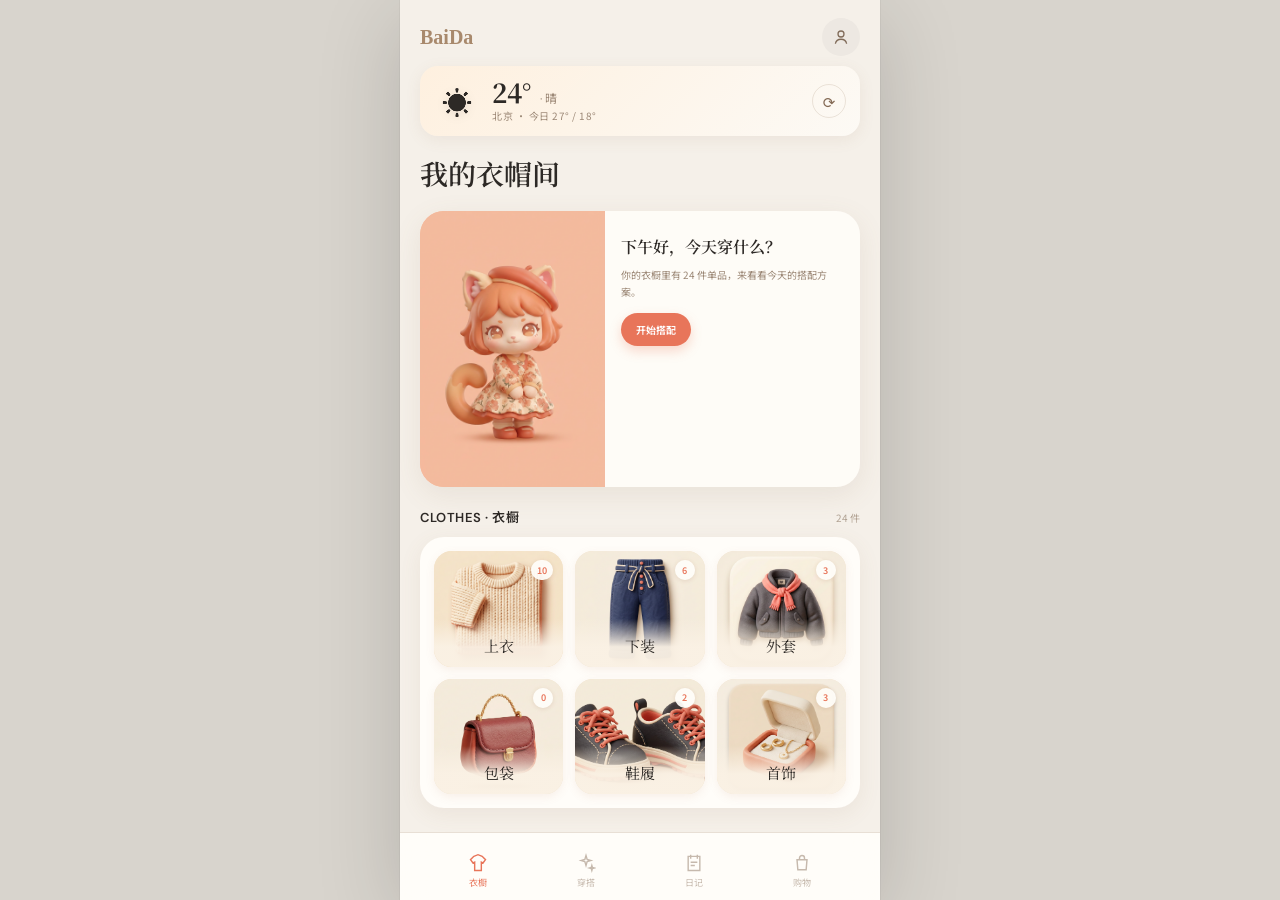
==== index.html @ d05d9e4d "feat: 百搭 BaiDa - AI 私人穿搭伙伴移动端原型 围绕真实衣橱的完整闭环：衣橱管理 → 场景化 AI 搭配(3 套横滑) → 数字人/本人照片试穿 → 穿搭日记(穿着次数回流 + 近 3" ====
<!doctype html>
<html lang="zh-CN">
<head>
  <meta charset="UTF-8" />
  <meta name="viewport" content="width=device-width, initial-scale=1, viewport-fit=cover" />
  <meta name="theme-color" content="#f4f1eb" />
  <meta name="apple-mobile-web-app-capable" content="yes" />
  <meta name="apple-mobile-web-app-status-bar-style" content="default" />
  <title>百搭 · 我的衣帽间</title>
  <link rel="stylesheet" href="src/styles.css" />
</head>
<body>
  <div class="app-shell" id="app">
    <main id="screen" aria-live="polite"></main>
  </div>
  <div id="toast" class="toast" role="status"></div>
  <script src="src/app.js"></script>
</body>
</html>
---- src/styles.css ----
@import url('https://fonts.googleapis.com/css2?family=DM+Sans:wght@400;500;600&family=Noto+Sans+SC:wght@400;500;600&family=Noto+Serif+SC:wght@500;600&display=swap');

:root {
  --ink: #242320;
  --muted: #77736b;
  --paper: #f4f1eb;
  --surface: #fbfaf7;
  --line: #dcd7ce;
  --accent: #b84f3d;
  --accent-dark: #923d30;
  --sage: #76826a;
  --blue: #34475b;
  --shadow: 0 12px 34px rgba(55, 48, 40, .1);
  --serif: 'Noto Serif SC', 'Songti SC', serif;
  --sans: 'DM Sans', 'Noto Sans SC', system-ui, sans-serif;
}

* { box-sizing: border-box; }
html { background: #d8d4cd; }
body { margin: 0; color: var(--ink); font-family: var(--sans); background: #d8d4cd; letter-spacing: 0; }
button, input, textarea { font: inherit; letter-spacing: 0; }
button { color: inherit; }

.app-shell { width: 100%; max-width: 480px; min-height: 100dvh; margin: 0 auto; background: var(--paper); position: relative; overflow: hidden; }
#screen { min-height: 100dvh; }
.screen { min-height: 100dvh; padding: max(18px, env(safe-area-inset-top)) 20px calc(92px + env(safe-area-inset-bottom)); animation: enter .28s ease both; }
.screen.flush { padding-left: 0; padding-right: 0; }
@keyframes enter { from { opacity: 0; transform: translateY(5px); } }

.topbar { display: flex; align-items: center; justify-content: space-between; height: 44px; }
.eyebrow { margin: 0; color: var(--muted); font-size: 12px; font-weight: 600; text-transform: uppercase; }
.icon-btn { width: 40px; height: 40px; display: grid; place-items: center; border: 1px solid var(--line); border-radius: 50%; background: rgba(251,250,247,.75); cursor: pointer; }
.icon-btn svg { width: 19px; height: 19px; fill: none; stroke: currentColor; stroke-width: 1.8; }

h1, h2, h3, p { margin-top: 0; }
h1 { margin: 22px 0 12px; font-family: var(--serif); font-size: 34px; line-height: 1.25; font-weight: 600; }
h2 { font-family: var(--serif); font-size: 25px; line-height: 1.35; font-weight: 600; }
.lead { color: var(--muted); font-size: 15px; line-height: 1.7; }

.weather { display: flex; align-items: center; gap: 8px; color: var(--muted); font-size: 13px; }
.weather-dot { width: 7px; height: 7px; border-radius: 50%; background: #d19a45; box-shadow: 0 0 0 4px rgba(209,154,69,.12); }
.intent-grid { display: grid; grid-template-columns: 1fr 1fr; gap: 10px; margin: 24px 0 18px; }
.intent { min-height: 112px; padding: 14px; border: 1px solid var(--line); background: rgba(251,250,247,.68); border-radius: 6px; text-align: left; display: flex; flex-direction: column; justify-content: space-between; cursor: pointer; transition: .2s ease; }
.intent span:first-child { font-family: var(--serif); font-size: 16px; line-height: 1.45; }
.intent small { color: var(--muted); font-size: 11px; }
.intent.selected { border-color: var(--accent); background: #f7eae5; box-shadow: inset 0 0 0 1px var(--accent); }
.intent-mark { width: 22px; height: 3px; background: var(--line); transition: .2s ease; }
.intent.selected .intent-mark { width: 42px; background: var(--accent); }

.composer { position: relative; }
.composer textarea { width: 100%; min-height: 86px; padding: 15px 48px 15px 15px; resize: none; border: 1px solid var(--line); border-radius: 6px; background: var(--surface); color: var(--ink); line-height: 1.6; outline: none; }
.composer textarea:focus { border-color: #a7a095; box-shadow: 0 0 0 3px rgba(167,160,149,.13); }
.composer .send { position: absolute; right: 10px; bottom: 11px; width: 32px; height: 32px; border: 0; border-radius: 50%; background: var(--ink); color: white; display: grid; place-items: center; }

.primary, .secondary { width: 100%; min-height: 52px; padding: 14px 18px; border-radius: 4px; font-weight: 600; cursor: pointer; }
.primary { border: 1px solid var(--ink); background: var(--ink); color: white; }
.primary.accent { border-color: var(--accent); background: var(--accent); }
.primary:disabled { opacity: .35; cursor: default; }
.secondary { border: 1px solid var(--line); background: var(--surface); }
.sticky-action { position: fixed; z-index: 5; left: 50%; bottom: calc(78px + env(safe-area-inset-bottom)); transform: translateX(-50%); width: min(calc(100% - 40px), 440px); }

.bottom-nav { position: fixed; z-index: 6; left: 50%; bottom: 0; transform: translateX(-50%); width: min(100%, 480px); height: calc(66px + env(safe-area-inset-bottom)); padding: 8px 36px env(safe-area-inset-bottom); display: flex; justify-content: space-between; background: rgba(244,241,235,.94); border-top: 1px solid var(--line); backdrop-filter: blur(12px); }
.nav-item { min-width: 58px; border: 0; background: none; color: var(--muted); font-size: 10px; display: grid; gap: 2px; place-items: center; }
.nav-item svg { width: 21px; height: 21px; fill: none; stroke: currentColor; stroke-width: 1.6; }
.nav-item.active { color: var(--ink); }

.sheet-backdrop { position: fixed; z-index: 20; inset: 0; background: rgba(28,26,23,.38); display: flex; align-items: flex-end; justify-content: center; animation: fade .2s ease; }
.sheet { width: min(100%, 480px); max-height: 90dvh; overflow: auto; padding: 10px 20px calc(24px + env(safe-area-inset-bottom)); border-radius: 12px 12px 0 0; background: var(--paper); animation: sheet .3s ease; }
@keyframes fade { from { opacity: 0; } }
@keyframes sheet { from { transform: translateY(40px); opacity: 0; } }
.sheet-handle { width: 40px; height: 4px; margin: 2px auto 22px; border-radius: 3px; background: var(--line); }
.sheet-head { display: flex; justify-content: space-between; align-items: start; gap: 16px; }
.sheet-head h2 { margin-bottom: 8px; }

.wardrobe-grid { display: grid; grid-template-columns: repeat(2, 1fr); gap: 10px; margin: 20px 0; }
.garment-card { position: relative; min-height: 185px; overflow: hidden; border: 1px solid transparent; border-radius: 6px; background: #ebe7df; cursor: pointer; }
.garment-card img { width: 100%; aspect-ratio: 1 / 1; object-fit: cover; display: block; mix-blend-mode: multiply; }
.garment-card .meta { padding: 10px; background: var(--surface); }
.garment-card strong { display: block; font-size: 13px; }
.garment-card small { color: var(--muted); font-size: 11px; }
.garment-card.selected { border-color: var(--accent); }
.check { position: absolute; top: 10px; right: 10px; width: 24px; height: 24px; border-radius: 50%; display: grid; place-items: center; color: white; background: var(--accent); font-size: 13px; }
.selection-count { color: var(--muted); font-size: 13px; }

.loading-screen { display: grid; place-items: center; align-content: center; text-align: center; }
.loader-look { width: 210px; height: 250px; position: relative; margin-bottom: 34px; }
.loader-look span { position: absolute; background: var(--line); animation: pulse 1.4s infinite ease-in-out; }
.loader-look .a { width: 92px; height: 78px; top: 8px; left: 57px; }
.loader-look .b { width: 74px; height: 122px; top: 94px; left: 31px; animation-delay: .12s; }
.loader-look .c { width: 74px; height: 122px; top: 94px; right: 27px; animation-delay: .24s; }
@keyframes pulse { 50% { background: #b5afa4; transform: translateY(-3px); } }
.progress { width: 220px; height: 2px; overflow: hidden; background: var(--line); }
.progress::after { content: ''; display: block; height: 100%; width: 40%; background: var(--accent); animation: progress 1.4s infinite ease-in-out; }
@keyframes progress { from { transform: translateX(-100%); } to { transform: translateX(350%); } }

.canvas-head { padding: 18px 20px 0; }
.canvas-head h1 { margin: 12px 0 7px; font-size: 27px; }
.direction { margin: 18px 0 10px; display: grid; grid-template-columns: repeat(3, 1fr); border-bottom: 1px solid var(--line); }
.direction button { padding: 10px 4px 11px; border: 0; border-bottom: 2px solid transparent; background: none; color: var(--muted); font-size: 12px; }
.direction button.active { color: var(--ink); border-bottom-color: var(--accent); font-weight: 600; }

.look-canvas { height: min(52dvh, 470px); min-height: 410px; position: relative; margin: 0 12px; overflow: hidden; background: #e9e5dd; border-radius: 6px; }
.look-canvas::before { content: 'LOOK 01'; position: absolute; left: 14px; top: 14px; z-index: 2; color: #817b72; font-size: 10px; font-weight: 600; }
.look-item { position: absolute; padding: 0; border: 1px solid transparent; border-radius: 4px; background: transparent; cursor: pointer; transition: transform .22s ease, border-color .22s ease; }
.look-item img { width: 100%; height: 100%; object-fit: cover; display: block; mix-blend-mode: multiply; }
.look-item.selected { border-color: var(--accent); transform: scale(1.025); z-index: 3; }
.look-item.outer { width: 50%; height: 44%; top: 6%; left: 2%; transform: rotate(-3deg); }
.look-item.top { width: 42%; height: 38%; top: 9%; right: 4%; transform: rotate(4deg); }
.look-item.bottom { width: 48%; height: 47%; bottom: 3%; left: 7%; transform: rotate(2deg); }
.look-item.shoes { width: 40%; height: 31%; bottom: 8%; right: 5%; transform: rotate(-5deg); }
.look-item.selected.outer, .look-item.selected.top, .look-item.selected.bottom, .look-item.selected.shoes { transform: scale(1.025); }

.canvas-info { padding: 17px 20px 170px; }
.rationale { font-family: var(--serif); font-size: 15px; line-height: 1.7; }
.lesson { display: flex; gap: 12px; padding: 13px 0; border-top: 1px solid var(--line); color: var(--muted); font-size: 12px; line-height: 1.65; }
.lesson b { flex: 0 0 auto; color: var(--accent); font-size: 10px; }
.canvas-dock { position: fixed; z-index: 7; left: 50%; bottom: 0; transform: translateX(-50%); width: min(100%, 480px); padding: 10px 20px calc(14px + env(safe-area-inset-bottom)); background: rgba(244,241,235,.96); border-top: 1px solid var(--line); backdrop-filter: blur(12px); }
.quick-actions { display: flex; gap: 7px; overflow-x: auto; padding-bottom: 9px; scrollbar-width: none; }
.quick-actions button { flex: 0 0 auto; padding: 8px 12px; border: 1px solid var(--line); border-radius: 18px; background: var(--surface); font-size: 11px; }
.dock-row { display: grid; grid-template-columns: 46px 1fr; gap: 8px; }

.preview-hero { position: relative; height: 64dvh; min-height: 510px; background: #e5e1d9; overflow: hidden; }
.preview-hero img { width: 100%; height: 100%; object-fit: cover; }
.preview-top { position: absolute; z-index: 2; top: max(18px, env(safe-area-inset-top)); left: 18px; right: 18px; display: flex; justify-content: space-between; }
.preview-tag { padding: 7px 10px; border-radius: 2px; background: rgba(251,250,247,.84); backdrop-filter: blur(8px); font-size: 10px; font-weight: 600; }
.preview-body { padding: 20px 20px 34px; }
.preview-body h2 { margin-bottom: 7px; }
.disclaimer { color: var(--muted); font-size: 11px; line-height: 1.55; }
.feedback-chips { display: flex; gap: 8px; overflow-x: auto; margin: 16px 0; scrollbar-width: none; }
.feedback-chips button { flex: 0 0 auto; padding: 9px 12px; border: 1px solid var(--line); border-radius: 18px; background: transparent; font-size: 11px; }
.action-row { display: grid; grid-template-columns: 1fr 1.45fr; gap: 8px; }

.checklist { margin: 24px 0; border-top: 1px solid var(--line); }
.checklist-item { display: grid; grid-template-columns: 42px 1fr auto; align-items: center; gap: 12px; padding: 13px 0; border-bottom: 1px solid var(--line); }
.checklist-item img { width: 42px; height: 42px; border-radius: 3px; object-fit: cover; mix-blend-mode: multiply; }
.checklist-item strong { font-size: 13px; }
.checklist-item small { display: block; color: var(--muted); font-size: 11px; }
.checklist-item span { color: var(--sage); font-size: 18px; }
.try-note { padding: 14px; margin: 18px 0; border-left: 3px solid var(--accent); background: #eee7df; font-size: 12px; line-height: 1.65; }

.confirmed { min-height: 100dvh; padding: max(28px, env(safe-area-inset-top)) 20px calc(32px + env(safe-area-inset-bottom)); display: flex; flex-direction: column; }
.confirmed .mini-look { flex: 1; min-height: 390px; margin: 18px 0; position: relative; background: #e9e5dd; overflow: hidden; border-radius: 4px; }
.confirmed .mini-look img { width: 100%; height: 100%; object-fit: cover; }
.confirmed h1 { margin: 8px 0; }
.confirmed .date-stamp { color: var(--accent); font-family: var(--serif); font-size: 13px; }

.feedback-list { display: grid; gap: 8px; margin: 20px 0 28px; }
.feedback-option { padding: 15px; border: 1px solid var(--line); border-radius: 4px; background: var(--surface); text-align: left; }
.feedback-option.selected { border-color: var(--accent); background: #f7eae5; }
.learning-card { padding: 18px; margin: 20px 0; background: #e5e8df; border-radius: 4px; }
.learning-card small { color: var(--sage); font-weight: 600; }
.learning-card p { margin: 8px 0 0; font-family: var(--serif); line-height: 1.7; }

.toast { position: fixed; z-index: 50; left: 50%; bottom: 100px; transform: translate(-50%, 12px); width: max-content; max-width: calc(100% - 40px); padding: 11px 15px; border-radius: 3px; background: var(--ink); color: white; font-size: 12px; opacity: 0; pointer-events: none; transition: .25s ease; }
.toast.show { opacity: 1; transform: translate(-50%, 0); }

.design-note { padding: 12px 0; color: var(--muted); font-size: 11px; text-align: center; }
@media (min-width: 600px) {
  .app-shell { box-shadow: 0 0 0 1px rgba(0,0,0,.04), 0 20px 80px rgba(0,0,0,.16); }
}
@media (prefers-reduced-motion: reduce) { *, *::before, *::after { animation-duration: .01ms !important; scroll-behavior: auto !important; transition-duration: .01ms !important; } }

/* Wardrobe-first mobile experience */
:root {
  --closet-ink: #292724;
  --closet-muted: #777268;
  --closet-paper: #f6f2eb;
  --closet-cool: #dce6e1;
  --closet-coral: #cb6d5c;
  --oak-light: #d3ad7f;
  --oak: #b78558;
  --oak-dark: #875d3c;
  --cabinet: #f0dfc8;
}

.app-shell { background: var(--closet-paper); }
.screen { padding: max(18px, env(safe-area-inset-top)) 18px calc(86px + env(safe-area-inset-bottom)); }
.kicker { margin: 0 0 5px; color: var(--closet-muted); font-size: 10px; font-weight: 600; letter-spacing: 1.2px; }
.round-btn { width: 40px; height: 40px; flex: 0 0 auto; display: grid; place-items: center; border: 1px solid rgba(57,52,46,.14); border-radius: 50%; background: rgba(255,255,255,.62); cursor: pointer; }
.round-btn svg { width: 19px; height: 19px; fill: none; stroke: currentColor; stroke-width: 1.7; }
.primary { min-height: 50px; border: 0; border-radius: 5px; background: var(--closet-ink); }

.bottom-nav { height: calc(64px + env(safe-area-inset-bottom)); padding: 7px 46px env(safe-area-inset-bottom); background: rgba(246,242,235,.95); border-color: rgba(69,61,52,.12); }
.nav-item { cursor: pointer; }
.nav-item svg { width: 22px; height: 22px; }
.nav-item.active { color: var(--closet-coral); }

.wardrobe-home { background: linear-gradient(180deg, var(--closet-cool) 0, #eef0e9 38%, var(--closet-paper) 78%); }
.home-header { height: 58px; display: flex; align-items: flex-start; justify-content: space-between; }
.home-header h1 { margin: 0; font-family: var(--serif); font-size: 28px; line-height: 1.2; }

.dada-guide { height: 112px; margin: 6px 0 10px; position: relative; display: flex; align-items: center; }
.dada-copy { width: 67%; padding: 13px 38px 13px 14px; position: relative; z-index: 1; border-radius: 5px; background: rgba(255,255,255,.7); box-shadow: 0 8px 24px rgba(72,65,58,.07); }
.dada-copy::after { content: ''; position: absolute; right: -12px; top: 37px; border: 7px solid transparent; border-left-color: rgba(255,255,255,.7); }
.dada-copy b, .dada-copy span { display: block; }
.dada-copy b { margin-bottom: 4px; font-family: var(--serif); font-size: 13px; }
.dada-copy span { color: var(--closet-muted); font-size: 11px; }
.dada-guide img { width: 132px; height: 142px; position: absolute; z-index: 2; right: -14px; bottom: -13px; object-fit: cover; object-position: center; mix-blend-mode: multiply; }

.wardrobe-frame { position: relative; padding: 9px 9px 11px; border: 4px solid var(--oak-dark); border-radius: 8px 8px 4px 4px; background: var(--oak); box-shadow: inset 0 0 0 3px rgba(255,232,198,.35), 0 18px 36px rgba(76,55,38,.18); transition: transform .35s ease, opacity .35s ease; }
.wardrobe-frame.is-opening { transform: scale(.97); }
.wood-top { height: 32px; padding: 0 6px 7px; display: flex; align-items: center; justify-content: space-between; color: #513a29; }
.wood-top span { font-family: var(--serif); font-size: 11px; font-weight: 600; letter-spacing: 2px; }
.wood-top button { border: 0; background: none; color: #684b36; font-size: 9px; text-decoration: underline; text-underline-offset: 3px; }
.closet-grid { height: min(52dvh, 470px); min-height: 404px; display: grid; grid-template-columns: repeat(6, 1fr); grid-template-rows: 1.08fr .86fr .58fr; gap: 5px; }
.closet-zone { min-width: 0; min-height: 0; padding: 0; overflow: hidden; position: relative; border: 2px solid var(--oak-dark); border-radius: 2px; background: var(--cabinet); box-shadow: inset 0 0 18px rgba(111,74,43,.08); cursor: pointer; transition: transform .3s ease, filter .3s ease, box-shadow .3s ease; }
.closet-zone:active { transform: scale(.975); }
.closet-zone.opening { z-index: 5; transform: scale(1.07); filter: brightness(1.05); box-shadow: 0 14px 32px rgba(62,42,27,.28); }
.zone-outer { grid-column: 1 / 4; grid-row: 1 / 3; }
.zone-tops { grid-column: 4 / 7; grid-row: 1; }
.zone-bottoms { grid-column: 4 / 7; grid-row: 2; }
.zone-shoes { grid-column: 1 / 3; grid-row: 3; }
.zone-bags { grid-column: 3 / 5; grid-row: 3; }
.zone-accessories { grid-column: 5 / 7; grid-row: 3; }
.zone-label { position: absolute; z-index: 3; top: 8px; left: 9px; right: 8px; display: flex; align-items: baseline; justify-content: space-between; text-align: left; }
.zone-label b { color: #4f3726; font-family: var(--serif); font-size: 12px; }
.zone-label small { color: #896c54; font-size: 9px; }
.zone-content { position: absolute; inset: 26px 5px 17px; }
.zone-content::before { content: ''; position: absolute; top: 0; left: 9%; right: 9%; height: 2px; background: var(--oak-dark); opacity: .55; }
.zone-content img { width: 100%; height: 100%; display: block; object-fit: contain; mix-blend-mode: multiply; transition: transform .3s ease; }
.closet-zone:hover .zone-content img { transform: scale(1.035); }
.zone-hint { position: absolute; z-index: 2; left: 8px; bottom: 6px; color: #8a705b; font-size: 8px; }
.zone-shoes .zone-content, .zone-bags .zone-content { inset: 23px 4px 10px; }
.zone-shoes .zone-content::before, .zone-bags .zone-content::before { display: none; }
.wood-base { height: 11px; display: flex; justify-content: space-around; }
.wood-base span { width: 52px; height: 8px; margin-top: 9px; border-radius: 0 0 4px 4px; background: var(--oak-dark); }
.add-clothes { width: 100%; height: 46px; margin-top: 20px; display: flex; align-items: center; justify-content: center; gap: 8px; border: 1px solid rgba(67,57,46,.17); border-radius: 5px; background: rgba(255,255,255,.55); color: var(--closet-ink); font-size: 12px; font-weight: 600; }
.add-clothes svg { width: 17px; height: 17px; fill: none; stroke: currentColor; stroke-width: 1.7; }

.category-screen { min-height: 100dvh; background: var(--closet-paper); animation: categoryIn .35s cubic-bezier(.2,.75,.25,1) both; }
@keyframes categoryIn { from { opacity: 0; transform: scale(.965) translateY(8px); } }
.list-header { height: 74px; display: grid; grid-template-columns: 40px 1fr 40px; align-items: center; gap: 12px; border-bottom: 1px solid rgba(68,60,52,.12); }
.list-header > div { text-align: center; }
.list-header h1 { margin: 0; font-family: var(--serif); font-size: 25px; }
.list-summary { height: 52px; display: flex; align-items: center; justify-content: space-between; }
.list-summary span { color: var(--closet-muted); font-size: 12px; }
.list-summary button { border: 0; background: none; color: var(--closet-ink); font-size: 11px; }
.clothes-list { display: grid; grid-template-columns: 1fr 1fr; gap: 10px; }
.clothing-card, .new-item-card { min-width: 0; padding: 0; position: relative; overflow: hidden; border: 1px solid rgba(68,60,52,.1); border-radius: 5px; background: #eeeae2; text-align: left; }
.clothing-card img { width: 100%; aspect-ratio: 1 / 1.08; display: block; object-fit: cover; mix-blend-mode: multiply; }
.wear-count { position: absolute; z-index: 2; top: 9px; left: 9px; padding: 5px 7px; border-radius: 12px; background: rgba(38,35,31,.67); color: white; font-size: 8px; }
.clothing-info { min-height: 60px; padding: 10px; display: block; background: rgba(255,255,255,.75); }
.clothing-info b, .clothing-info small { display: block; overflow: hidden; text-overflow: ellipsis; white-space: nowrap; }
.clothing-info b { margin-bottom: 4px; font-size: 12px; }
.clothing-info small { color: var(--closet-muted); font-size: 9px; }
.new-item-card { min-height: 220px; display: grid; place-items: center; align-content: center; gap: 8px; border-style: dashed; background: transparent; color: var(--closet-muted); font-size: 11px; }
.new-item-card svg { width: 24px; height: 24px; fill: none; stroke: currentColor; stroke-width: 1.3; }
.list-footnote { margin: 24px 0; color: var(--closet-muted); font-size: 9px; text-align: center; }

.sheet-backdrop { background: rgba(34,30,26,.38); }
.item-sheet { width: min(100%,480px); padding: 10px 18px calc(22px + env(safe-area-inset-bottom)); border-radius: 12px 12px 0 0; background: var(--closet-paper); animation: sheet .3s ease; }
.item-sheet > img { width: 100%; height: min(48dvh, 430px); display: block; border-radius: 5px; object-fit: contain; background: #ebe7df; mix-blend-mode: multiply; }
.item-sheet-copy { padding: 17px 0; display: flex; align-items: flex-start; justify-content: space-between; gap: 14px; }
.item-sheet-copy h2 { margin: 0 0 5px; font-size: 21px; }
.item-sheet-copy p:last-child { margin: 0; color: var(--closet-muted); font-size: 10px; }
.toast { bottom: 86px; }

::view-transition-old(root) { animation: .18s ease both fade; }
::view-transition-new(root) { animation: .3s ease both categoryIn; }

@media (max-height: 760px) {
  .dada-guide { height: 90px; }
  .dada-guide img { width: 112px; height: 120px; }
  .closet-grid { min-height: 350px; height: 46dvh; }
  .add-clothes { margin-top: 14px; }
}

/* Interactive 3D wardrobe */
.wardrobe-scene-wrap { position: relative; overflow: hidden; border: 1px solid rgba(68,54,42,.18); border-radius: 7px; background: radial-gradient(circle at 50% 22%, #f8ead9 0, #dfc4a5 58%, #a97650 100%); box-shadow: inset 0 0 40px rgba(86,54,31,.12), 0 18px 36px rgba(67,55,44,.13); transition: transform .45s ease, opacity .45s ease; }
.wardrobe-scene-wrap.is-opening { transform: scale(1.04); opacity: .78; }
.scene-toolbar { height: 34px; padding: 0 11px; position: absolute; z-index: 3; top: 0; left: 0; right: 0; display: flex; align-items: center; justify-content: space-between; background: linear-gradient(180deg, rgba(255,250,242,.76), rgba(255,250,242,0)); pointer-events: none; }
.scene-toolbar span { display: flex; align-items: center; gap: 6px; color: #654a36; font-size: 9px; font-weight: 600; }
.scene-toolbar i { width: 6px; height: 6px; border-radius: 50%; background: #6a8d79; box-shadow: 0 0 0 3px rgba(106,141,121,.14); }
.scene-toolbar button { padding: 5px 7px; border: 0; background: transparent; color: #755640; font-size: 8px; text-decoration: underline; text-underline-offset: 3px; pointer-events: auto; }
#wardrobe-scene { width: 100%; height: min(52dvh, 470px); min-height: 400px; touch-action: none; cursor: grab; }
#wardrobe-scene:active { cursor: grabbing; }
#wardrobe-scene canvas { width: 100%; height: 100%; display: block; }
.scene-tip { height: 27px; padding: 0 12px; position: absolute; left: 0; right: 0; bottom: 0; display: flex; align-items: center; justify-content: space-between; background: rgba(78,53,35,.58); color: rgba(255,255,255,.88); font-size: 8px; pointer-events: none; }
.scene-tip span:first-child::before { content: '↔'; margin-right: 5px; }
.scene-tip span:last-child::before { content: '◎'; margin-right: 5px; }
.scene-fallback { height: 100%; display: grid; place-items: center; color: #674b37; font-size: 11px; }

.add-sheet { width: min(100%, 480px); padding: 10px 18px calc(22px + env(safe-area-inset-bottom)); border-radius: 12px 12px 0 0; background: var(--closet-paper); animation: sheet .3s ease; }
.add-sheet h2 { margin: 0 0 7px; font-size: 23px; }
.add-lead { margin: 0 0 19px; color: var(--closet-muted); font-size: 11px; line-height: 1.6; }
.add-methods { display: grid; gap: 8px; }
.add-methods > button { min-height: 68px; padding: 10px 12px; display: grid; grid-template-columns: 40px 1fr 18px; align-items: center; gap: 10px; border: 1px solid rgba(67,57,46,.12); border-radius: 5px; background: #fffdfa; text-align: left; }
.add-methods .method-icon { width: 40px; height: 40px; display: grid; place-items: center; border-radius: 50%; background: #eadbd0; color: #9c594b; font-size: 19px; }
.add-methods b, .add-methods small { display: block; }
.add-methods b { margin-bottom: 4px; font-size: 12px; }
.add-methods small { color: var(--closet-muted); font-size: 9px; }
.add-methods i { color: #9a948b; font-size: 21px; font-style: normal; }
.text-back { margin: 0 0 18px; padding: 0; border: 0; background: transparent; color: var(--closet-muted); font-size: 10px; }
.link-form { display: grid; grid-template-columns: 1fr 92px; gap: 8px; }
.link-form input { min-width: 0; height: 48px; padding: 0 12px; border: 1px solid rgba(66,57,48,.18); border-radius: 4px; background: #fffdfa; outline: none; }
.link-form input:focus { border-color: var(--closet-coral); box-shadow: 0 0 0 3px rgba(203,109,92,.1); }
.link-form button { border: 0; border-radius: 4px; background: var(--closet-ink); color: white; font-size: 10px; }
.link-form button:disabled { opacity: .55; }
.privacy-note { margin: 13px 0 4px; color: var(--closet-muted); font-size: 9px; line-height: 1.55; }
.import-preview { margin: 17px 0; display: grid; grid-template-columns: 112px 1fr; align-items: center; gap: 14px; border: 1px solid rgba(67,57,46,.12); border-radius: 5px; overflow: hidden; background: #fffdfa; }
.import-preview img { width: 112px; height: 112px; display: block; object-fit: cover; background: #ebe6dc; mix-blend-mode: multiply; }
.import-preview b, .import-preview small { display: block; }
.import-preview b { margin-bottom: 6px; font-size: 12px; }
.import-preview small { color: var(--closet-muted); font-size: 9px; }
.category-select { margin: 0 0 17px; display: flex; align-items: center; justify-content: space-between; }
.category-select span { font-size: 11px; font-weight: 600; }
.category-select select { min-width: 122px; height: 38px; padding: 0 10px; border: 1px solid rgba(67,57,46,.15); border-radius: 4px; background: #fffdfa; }
.import-cancel { margin-top: 8px; }

@media (max-height: 760px) {
  #wardrobe-scene { min-height: 340px; height: 44dvh; }
}

/* Flat wardrobe management direction */
.wardrobe-home { overflow-y: auto; background: linear-gradient(180deg, #dfe9e4 0, #f3f1eb 270px, var(--closet-paper) 100%); }
.dada-integrated { height: 104px; margin-bottom: 14px; }
.dada-integrated .dada-copy { width: calc(100% - 92px); padding-right: 18px; }
.dada-integrated > img { width: 112px; height: 142px; right: -2px; bottom: -18px; object-fit: contain; object-position: center bottom; mix-blend-mode: normal; filter: drop-shadow(0 8px 10px rgba(91,54,40,.16)); }

.closet-furniture { margin-top: 2px; }
.furniture-heading { height: 42px; display: flex; align-items: flex-end; justify-content: space-between; }
.furniture-heading h2 { margin: 0; font-size: 19px; }
.furniture-heading > span { color: var(--closet-muted); font-size: 10px; }
.flat-wardrobe { height: 340px; margin-top: 10px; position: relative; overflow: hidden; border-radius: 7px; background: #eee3d2; box-shadow: inset 0 0 0 1px rgba(84,57,38,.1), 0 12px 28px rgba(71,54,41,.11); }
.flat-wardrobe > img:first-child { width: 100%; height: 100%; display: block; object-fit: contain; filter: drop-shadow(0 10px 14px rgba(75,48,30,.13)); }
.closet-clothing { position: absolute; z-index: 2; object-fit: contain; mix-blend-mode: multiply; pointer-events: none; }
.closet-jacket { width: 34%; height: 49%; left: 8%; top: 17%; }
.closet-top { width: 25%; height: 27%; right: 13%; top: 15%; }
.closet-trousers { width: 24%; height: 30%; right: 14%; top: 43%; }
.closet-bag { width: 22%; height: 20%; left: 39%; bottom: 7%; }
.wardrobe-hotspot { position: absolute; z-index: 4; padding: 0; border: 1px solid transparent; border-radius: 4px; background: transparent; cursor: pointer; transition: .2s ease; }
.wardrobe-hotspot:hover, .wardrobe-hotspot:active { border-color: rgba(203,109,92,.72); background: rgba(255,247,238,.16); box-shadow: inset 0 0 0 1px rgba(255,255,255,.45); }
.wardrobe-hotspot span { position: absolute; left: 7px; bottom: 6px; padding: 4px 7px; border-radius: 12px; background: rgba(43,38,33,.7); color: white; font-size: 8px; }
.wardrobe-hotspot small { position: absolute; right: 7px; top: 7px; width: 19px; height: 19px; display: grid; place-items: center; border-radius: 50%; background: rgba(255,253,249,.88); color: #5d4636; font-size: 8px; }
.hotspot-outer { left: 4%; top: 9%; width: 44%; height: 62%; }
.hotspot-tops { right: 5%; top: 9%; width: 43%; height: 31%; }
.hotspot-bottoms { right: 5%; top: 40%; width: 43%; height: 33%; }
.hotspot-bags { left: 4%; right: 5%; bottom: 3%; height: 24%; }

.small-furniture-grid { display: grid; grid-template-columns: 1fr 1fr; gap: 10px; margin-top: 12px; }
.furniture-card { min-width: 0; padding: 0; overflow: hidden; border: 1px solid rgba(68,58,48,.11); border-radius: 6px; background: rgba(255,255,255,.62); text-align: left; }
.furniture-image { height: 137px; position: relative; display: block; overflow: hidden; background: #eee5d8; }
.furniture-image > img:first-child { width: 100%; height: 100%; display: block; object-fit: contain; filter: drop-shadow(0 8px 10px rgba(72,51,35,.1)); }
.stored-item { position: absolute; z-index: 2; object-fit: contain; mix-blend-mode: multiply; pointer-events: none; }
.shoes-stored { width: 62%; height: 47%; left: 19%; bottom: 13%; }
.jewelry-stored { width: 40%; height: 38%; left: 30%; bottom: 22%; }
.furniture-meta { min-height: 48px; padding: 9px 10px; display: flex; align-items: center; justify-content: space-between; background: rgba(255,255,255,.72); }
.furniture-meta b { font-family: var(--serif); font-size: 12px; }
.furniture-meta small { color: var(--closet-muted); font-size: 9px; }
.wardrobe-home .add-clothes { margin: 12px 0 8px; }

@media (max-height: 760px) {
  .flat-wardrobe { height: 300px; }
  .furniture-image { height: 120px; }
}

/* Product demo v3 */
:root { --v3-bg:#f5f0e9; --v3-white:#fffdf9; --v3-ink:#2d2926; --v3-muted:#9b8775; --v3-coral:#e8755a; --v3-wood:#c4a882; --v3-line:#e8dfd5; }
.v3 { min-height:100dvh; color:var(--v3-ink); background:var(--v3-bg); font-family:'Noto Sans SC',var(--sans); }
.app-page { min-height:100dvh; padding:max(18px,env(safe-area-inset-top)) 20px calc(92px + env(safe-area-inset-bottom)); animation:v3in .28s ease both; }
@keyframes v3in { from { opacity:0; transform:translateY(5px); } }
.brand-top { height:38px; display:flex; align-items:center; justify-content:space-between; }
.brand-top>b { color:#a8896c; font-family:'Playfair Display',Georgia,serif; font-size:20px; }
.circle-icon { width:38px; height:38px; display:grid; place-items:center; border:0; border-radius:50%; background:#ede8e2; color:#806b59; }
.circle-icon svg,.app-nav svg,.outline-add svg,.import-sheet>button svg { width:18px; height:18px; fill:none; stroke:currentColor; stroke-width:1.7; }
.date-line { margin:8px 0 0; color:rgba(139,109,78,.62); font-size:10px; letter-spacing:1.5px; }
.weather-banner { display:flex; align-items:center; gap:12px; margin:10px 0 6px; padding:12px 14px; border-radius:18px; background:linear-gradient(135deg,rgba(255,240,222,.9),rgba(255,253,249,.75)); box-shadow:0 4px 16px rgba(139,109,78,.09); }
.weather-icon { flex:0 0 auto; width:46px; height:46px; display:grid; place-items:center; font-size:30px; line-height:1; filter:drop-shadow(0 2px 4px rgba(0,0,0,.08)); }
.weather-copy { flex:1; min-width:0; display:flex; flex-direction:column; gap:3px; }
.weather-copy b { font-family:var(--serif); font-size:26px; line-height:1; color:var(--v3-ink); }
.weather-copy b small { margin-left:6px; font-family:var(--sans); font-size:12px; color:var(--v3-muted); font-weight:400; }
.weather-copy span { color:var(--v3-muted); font-size:10px; letter-spacing:.5px; }
.weather-refresh { width:34px; height:34px; border:1px solid rgba(139,109,78,.16); border-radius:50%; background:transparent; color:#846a55; font-size:15px; }

.category-panel { flex:1; display:grid; grid-template-columns:repeat(3,1fr); grid-auto-rows:1fr; gap:12px; padding:14px; border-radius:24px; background:var(--v3-white); box-shadow:0 6px 22px rgba(139,109,78,.09); }
.category-tile { position:relative; padding:0; border:0; border-radius:18px; background:#f4e6cf; box-shadow:0 3px 10px rgba(184,120,90,.1); overflow:hidden; transition:transform .18s ease; }
.category-tile:active { transform:scale(.96); }
.tile-illust { position:absolute; inset:0; display:block; }
.tile-illust img { width:100%; height:100%; object-fit:cover; }
.tile-label { position:absolute; left:0; right:0; bottom:0; z-index:2; padding:16px 0 11px; text-align:center; font-family:var(--serif); font-size:15px; color:var(--v3-ink); background:linear-gradient(to top,rgba(250,241,228,.96) 42%,rgba(250,241,228,0)); }
.tile-badge { position:absolute; z-index:3; top:9px; right:10px; min-width:20px; height:20px; padding:0 6px; display:grid; place-items:center; border-radius:12px; background:rgba(255,253,249,.94); color:var(--v3-coral); font-size:9px; font-weight:600; box-shadow:0 1px 4px rgba(148,88,62,.15); }

.profile-sheet { width:min(100%,480px); max-height:88dvh; overflow-y:auto; padding:10px 18px calc(22px + env(safe-area-inset-bottom)); border-radius:20px 20px 0 0; background:var(--v3-bg); animation:sheet .28s ease; }
.profile-sheet h2 { margin:0 0 6px; font-size:22px; }
.profile-sheet label { display:flex; align-items:center; justify-content:space-between; gap:10px; margin:12px 0; font-size:11px; color:var(--v3-ink); }
.profile-sheet input,.profile-sheet select,.profile-sheet textarea { min-width:200px; padding:9px 12px; border:1px solid #ddd2c8; border-radius:12px; background:white; font:inherit; }
.profile-sheet textarea { width:100%; resize:none; }
.chip-group { margin:14px 0; }
.chip-group>span { display:block; margin-bottom:8px; font-size:11px; color:var(--v3-ink); }
.chip-group>div { display:flex; flex-wrap:wrap; gap:7px; }
.chip { padding:7px 12px; border:1px solid #ddd2c8; border-radius:16px; background:white; font-size:11px; color:var(--v3-muted); }
.chip.selected { border-color:var(--v3-coral); background:#fdece5; color:var(--v3-coral); }
.profile-sheet .dark-button { margin-top:10px; }

.page-title { margin:15px 0 22px; font-family:var(--serif); font-size:28px; line-height:1.15; }
.page-top.compact { height:62px; display:grid; grid-template-columns:38px 1fr 38px; align-items:center; }
.page-top.compact h1 { margin:0; font-family:var(--serif); font-size:22px; text-align:center; }
.top-spacer { width:38px; }
.micro { margin:0 0 5px; color:var(--v3-muted); font-size:9px; font-weight:600; letter-spacing:.7px; text-transform:uppercase; }

.app-nav { position:fixed; z-index:20; left:50%; bottom:0; transform:translateX(-50%); width:min(100%,480px); height:calc(68px + env(safe-area-inset-bottom)); padding:8px 24px env(safe-area-inset-bottom); display:grid; grid-template-columns:repeat(4,1fr); background:rgba(255,253,249,.96); border-top:1px solid var(--v3-line); backdrop-filter:blur(14px); }
.app-nav button { border:0; background:transparent; color:#c6b9ad; display:grid; place-items:center; align-content:center; gap:3px; font-size:9px; }
.app-nav button.active { color:var(--v3-coral); }
.app-nav svg { width:20px; height:20px; }

.dada-hero { min-height:168px; position:relative; overflow:hidden; display:grid; grid-template-columns:42% 58%; border-radius:24px; background:rgba(255,253,249,.92); box-shadow:0 8px 28px rgba(140,112,85,.11); }
.dada-visual { min-height:168px; position:relative; display:flex; align-items:flex-end; justify-content:center; background:#f4bb9e; }
.dada-visual img { width:100%; height:100%; position:relative; z-index:1; object-fit:contain; object-position:center bottom; }
.dada-hero-copy { padding:24px 16px 20px; position:relative; z-index:2; }
.dada-hero-copy h2 { margin:0 0 9px; font-family:var(--serif); font-size:16px; line-height:1.45; }
.dada-hero-copy p { margin:0; color:var(--v3-muted); font-size:10px; line-height:1.65; }
.dada-hero-copy button { margin-top:13px; padding:9px 15px; border:0; border-radius:18px; background:var(--v3-coral); color:white; font-size:10px; font-weight:600; box-shadow:0 5px 12px rgba(232,117,90,.27); }

.wardrobe-page { display:flex; flex-direction:column; }
.wardrobe-section { margin-top:22px; flex:1; display:flex; flex-direction:column; }
.section-title { display:flex; align-items:baseline; justify-content:space-between; margin-bottom:11px; }
.section-title h2 { margin:0; font-family:var(--sans); font-size:13px; letter-spacing:.5px; }
.section-title span { color:#b2a394; font-size:10px; }
.illustrated-wardrobe { height:330px; position:relative; overflow:hidden; border-radius:24px; background:var(--v3-white); box-shadow:0 6px 22px rgba(139,109,78,.09); }
.wardrobe-base { width:100%; height:100%; display:block; object-fit:contain; }
.inside-item { position:absolute; z-index:2; object-fit:contain; mix-blend-mode:multiply; pointer-events:none; }
.item-top { width:30%; height:31%; left:8%; top:17%; }
.item-jacket { width:30%; height:34%; left:9%; top:52%; }
.item-bottom { width:25%; height:34%; right:11%; top:16%; }
.item-bag { width:26%; height:25%; right:11%; bottom:10%; }
.closet-hot { position:absolute; z-index:4; padding:0; border:1px solid transparent; border-radius:11px; background:transparent; }
.closet-hot:hover,.closet-hot:active { border-color:rgba(232,117,90,.5); background:rgba(232,117,90,.04); }
.closet-hot span { position:absolute; top:9px; left:9px; padding:5px 9px; border-radius:14px; background:rgba(255,253,249,.92); box-shadow:0 2px 8px rgba(80,60,45,.08); font-size:9px; font-weight:600; }
.closet-hot i { position:absolute; top:13px; right:9px; width:18px; height:18px; display:grid; place-items:center; border-radius:50%; background:#f9e2db; color:var(--v3-coral); font-size:8px; font-style:normal; }
.hot-tops { left:5%; top:10%; width:45%; height:42%; }
.hot-outer { left:5%; bottom:7%; width:45%; height:39%; }
.hot-bottoms { right:5%; top:10%; width:44%; height:42%; }
.hot-bags { right:5%; bottom:7%; width:44%; height:39%; }
.utility-grid { display:grid; grid-template-columns:1fr 1fr; gap:12px; margin-top:14px; }
.utility-grid>button { padding:14px 12px; border:0; border-radius:18px; background:var(--v3-white); box-shadow:0 4px 16px rgba(139,109,78,.08); }
.utility-visual { height:82px; position:relative; display:block; }
.utility-visual>img:first-child { width:100%; height:100%; object-fit:contain; }
.utility-item { position:absolute; object-fit:contain; mix-blend-mode:multiply; }
.shoe-preview { width:58%; height:42%; left:21%; bottom:12%; }
.jewel-preview { width:36%; height:35%; left:32%; bottom:20%; }
.utility-grid b,.utility-grid small { display:block; }
.utility-grid b { margin-top:6px; font-family:var(--serif); font-size:13px; }
.utility-grid small { margin-top:3px; color:var(--v3-muted); font-size:9px; }
.outline-add { width:100%; height:47px; margin-top:16px; display:flex; align-items:center; justify-content:center; gap:7px; border:1px solid rgba(168,137,108,.36); border-radius:14px; background:transparent; color:#896e58; font-size:11px; font-weight:600; }

.category-summary { height:50px; display:flex; align-items:center; justify-content:space-between; color:var(--v3-muted); font-size:10px; }
.category-summary button { border:0; background:transparent; color:var(--v3-ink); font-size:10px; }
.garment-grid { display:grid; grid-template-columns:1fr 1fr; gap:11px; }
.garment-tile,.add-garment-tile { min-width:0; padding:0; overflow:hidden; position:relative; border:0; border-radius:16px; background:var(--v3-white); text-align:left; box-shadow:0 4px 14px rgba(139,109,78,.07); }
.garment-tile>img { width:100%; aspect-ratio:1/1.05; display:block; object-fit:contain; background:#f6f1e9; }
.wear-badge { position:absolute; z-index:2; top:9px; left:9px; padding:5px 7px; border-radius:11px; background:rgba(45,41,38,.65); color:white; font-size:8px; }
.garment-copy { padding:10px; display:block; }
.garment-copy b,.garment-copy small { display:block; overflow:hidden; text-overflow:ellipsis; white-space:nowrap; }
.garment-copy b { font-size:11px; }
.garment-copy small { margin-top:4px; color:var(--v3-muted); font-size:8px; }
.add-garment-tile { min-height:213px; display:grid; place-items:center; align-content:center; gap:6px; border:1px dashed #d6c7b8; background:transparent; color:var(--v3-muted); font-size:10px; }
.add-garment-tile svg { width:22px; height:22px; fill:none; stroke:currentColor; stroke-width:1.5; }

.scene-pills { display:flex; gap:8px; overflow-x:auto; scrollbar-width:none; }
.scene-pills button { flex:0 0 auto; padding:9px 16px; border:1px solid #dfd5ca; border-radius:18px; background:transparent; color:#7f7165; font-size:11px; }
.scene-pills button.selected { border-color:var(--v3-ink); background:var(--v3-ink); color:white; }

/* styling setup */
.setup-block { margin-bottom:20px; }
.setup-label { margin-bottom:10px; }
.setup-label b { display:block; font-family:var(--serif); font-size:15px; }
.setup-label small { color:var(--v3-muted); font-size:10px; }
.scene-input { width:100%; margin-top:10px; padding:11px 14px; border:1px solid #e3d8cd; border-radius:14px; background:var(--v3-white); font:inherit; font-size:12px; }
.scene-input::placeholder { color:#bcae9f; }
.pick-strip { display:flex; gap:9px; overflow-x:auto; padding:2px; scrollbar-width:none; }
.pick-item { flex:0 0 auto; width:72px; padding:7px 6px; border:1.5px solid #e6ddd2; border-radius:14px; background:var(--v3-white); display:flex; flex-direction:column; align-items:center; gap:5px; }
.pick-item img { width:48px; height:48px; object-fit:contain; mix-blend-mode:multiply; }
.pick-item .pick-none { width:48px; height:48px; display:grid; place-items:center; font-size:11px; color:var(--v3-muted); }
.pick-item small { font-size:8px; color:var(--v3-muted); white-space:nowrap; }
.pick-item.selected { border-color:var(--v3-coral); background:#fdece5; }
.generate-button { margin-top:6px; }

/* generating */
.generating { min-height:60dvh; display:flex; flex-direction:column; align-items:center; justify-content:center; gap:10px; color:var(--v3-ink); }
.generating.small { min-height:180px; }
.generating b { font-family:var(--serif); font-size:15px; }
.generating small { color:var(--v3-muted); font-size:10px; }
.spinner { width:30px; height:30px; border:3px solid #ecdfd2; border-top-color:var(--v3-coral); border-radius:50%; animation:spin .8s linear infinite; }
@keyframes spin { to { transform:rotate(360deg); } }

/* styling result */
.result-meta { display:flex; gap:7px; flex-wrap:wrap; margin:-6px 0 8px; }
.meta-chip { padding:5px 11px; border-radius:14px; background:#f0e7dc; color:#7c6c5c; font-size:10px; }
.swipe-hint { margin:0 0 10px; color:var(--v3-muted); font-size:10px; }
.look-scroller { display:flex; gap:14px; overflow-x:auto; scroll-snap-type:x mandatory; scrollbar-width:none; margin:0 -20px; padding:0 20px; }
.look-scroller::-webkit-scrollbar { display:none; }
.look-slide { flex:0 0 100%; scroll-snap-align:center; padding:16px; border-radius:24px; background:var(--v3-white); box-shadow:0 8px 28px rgba(139,109,78,.1); box-sizing:border-box; }
.look-heading { display:flex; align-items:flex-start; justify-content:space-between; }
.look-heading h2 { margin:0; font-size:17px; }
.look-heading>span { color:#b5a99d; font-size:9px; }
.look-layout { height:360px; margin-top:10px; position:relative; overflow:hidden; border-radius:16px; background:#eee7dd; }
.look-layout img { position:absolute; object-fit:contain; }
.look-jacket { width:50%; height:43%; left:0; top:0; transform:rotate(-3deg); }
.look-top { width:45%; height:40%; right:0; top:2%; transform:rotate(3deg); }
.look-bottom { width:52%; height:52%; left:3%; bottom:1%; }
.look-shoes { width:42%; height:30%; right:2%; bottom:4%; }
.look-bag { width:28%; height:22%; right:11%; top:40%; transform:rotate(5deg); }
.look-reason { margin:14px 1px 4px; color:#7e6f62; font-size:11px; line-height:1.7; }
.look-items { display:flex; flex-wrap:wrap; gap:6px; margin-top:8px; }
.look-items span { padding:4px 9px; border-radius:12px; background:#f4ece2; color:#8a7a69; font-size:9px; }
.look-dots { display:flex; justify-content:center; gap:6px; margin:14px 0 4px; }
.look-dots span { width:7px; height:7px; border-radius:50%; background:#dcd0c3; transition:all .2s; }
.look-dots span.on { width:18px; border-radius:4px; background:var(--v3-coral); }
.ghost-button { width:100%; min-height:48px; margin-bottom:11px; border:1.5px solid var(--v3-coral); border-radius:14px; background:transparent; color:var(--v3-coral); font-size:12px; font-weight:600; }
.coral-button,.dark-button { width:100%; min-height:50px; border:0; border-radius:14px; color:white; font-size:12px; font-weight:600; }
.coral-button { background:var(--v3-coral); box-shadow:0 6px 15px rgba(232,117,90,.24); }
.dark-button { background:var(--v3-ink); }

/* try-on */
.tryon-sheet { width:min(100%,480px); max-height:88dvh; overflow-y:auto; padding:10px 18px calc(22px + env(safe-area-inset-bottom)); border-radius:20px 20px 0 0; background:var(--v3-bg); animation:sheet .28s ease; }
.tryon-sheet h2 { margin:2px 0 14px; font-size:20px; }
.tryon-options { display:grid; grid-template-columns:1fr 1fr; gap:10px; }
.tryon-options button { padding:16px 10px; border:1px solid #e3d8cd; border-radius:16px; background:var(--v3-white); display:flex; flex-direction:column; align-items:center; gap:5px; }
.tryon-emoji { font-size:30px; }
.tryon-options b { font-size:12px; }
.tryon-options small { color:var(--v3-muted); font-size:9px; text-align:center; }
.tryon-result { margin-top:14px; text-align:center; }
.tryon-result img { width:100%; aspect-ratio:3/4; object-fit:cover; border-radius:16px; background:#efe8df; }
.tryon-switch { display:grid; grid-template-columns:1fr 1fr; gap:8px; margin-bottom:4px; }
.tryon-switch button { padding:10px; border:1px solid #e3d8cd; border-radius:12px; background:var(--v3-white); color:var(--v3-muted); font-size:11px; }
.tryon-switch button.on { border-color:var(--v3-coral); background:#fdece5; color:var(--v3-coral); font-weight:600; }

/* diary date picker */
.date-picker { display:flex; gap:10px; margin:-4px 0 12px; }
.date-picker select { flex:1; padding:9px 12px; border:1px solid #e3d8cd; border-radius:12px; background:var(--v3-white); font:inherit; font-size:12px; }
.day-strip { display:flex; gap:6px; overflow-x:auto; scrollbar-width:none; padding-bottom:4px; margin-bottom:12px; }
.day-strip::-webkit-scrollbar { display:none; }
.day-strip button { position:relative; flex:0 0 auto; width:42px; height:52px; border:0; border-radius:14px; background:var(--v3-white); color:var(--v3-muted); box-shadow:0 2px 8px rgba(139,109,78,.06); }
.day-strip button b { font-size:14px; }
.day-strip button i { position:absolute; left:50%; bottom:7px; transform:translateX(-50%); width:4px; height:4px; border-radius:50%; background:var(--v3-coral); }
.day-strip button.active { background:var(--v3-coral); color:white; }
.day-strip button.active i { background:white; }
.scene-filter { display:flex; gap:7px; overflow-x:auto; scrollbar-width:none; margin-bottom:16px; }
.scene-filter button { flex:0 0 auto; padding:6px 13px; border:1px solid #e3d8cd; border-radius:15px; background:transparent; color:#7f7165; font-size:10px; }
.scene-filter button.on { border-color:var(--v3-coral); background:#fdece5; color:var(--v3-coral); }
.diary-empty { padding:40px 20px; text-align:center; border-radius:20px; background:var(--v3-white); box-shadow:0 6px 22px rgba(139,109,78,.08); }
.diary-empty span { font-size:34px; }
.diary-empty b { display:block; margin:10px 0 5px; font-family:var(--serif); font-size:16px; }
.diary-empty small { color:var(--v3-muted); font-size:10px; }
.diary-empty button { margin-top:14px; padding:10px 22px; border:0; border-radius:16px; background:var(--v3-coral); color:white; font-size:11px; font-weight:600; }

.diary-entry,.profile-insight,.diagnosis-overview,.gap-card { border-radius:20px; background:var(--v3-white); box-shadow:0 6px 22px rgba(139,109,78,.08); }
.diary-entry { padding:15px; margin-bottom:14px; }
.entry-date { display:flex; justify-content:space-between; font-size:9px; color:var(--v3-muted); }
.entry-date i { color:#71856e; font-style:normal; }
.entry-look { height:110px; margin:12px 0; display:grid; grid-template-columns:repeat(4,1fr); gap:5px; }
.entry-look img { width:100%; height:100%; object-fit:contain; border-radius:9px; background:#f6f1e9; }
.diary-entry h2 { margin:0 0 5px; font-size:16px; }
.diary-entry>p { color:var(--v3-muted); font-size:10px; line-height:1.6; }
.diary-feedback { display:flex; gap:7px; margin-top:8px; }
.diary-feedback button { padding:7px 11px; border:1px solid #e3d8cd; border-radius:15px; background:transparent; font-size:9px; }
.saved-feedback { margin-top:10px; padding:9px; border-radius:9px; background:#eef2e9; color:#6e7e66; font-size:9px; }

.profile-insight { margin-top:6px; padding:16px; }
.persona-grid { display:grid; grid-template-columns:1fr 1fr; gap:10px; margin:12px 0; }
.persona-cell { padding:12px; border-radius:14px; background:#f6efe6; }
.persona-cell small { display:block; color:var(--v3-muted); font-size:9px; }
.persona-cell b { display:block; margin-top:4px; font-family:var(--serif); font-size:15px; color:var(--v3-ink); }
.persona-cell em { font-style:normal; font-size:9px; color:var(--v3-coral); }
.persona-note { margin:0 0 12px; color:var(--v3-muted); font-size:10px; line-height:1.7; }
.profile-insight .ghost-button { min-height:44px; margin-bottom:0; }

.diagnosis-overview { padding:17px; display:grid; grid-template-columns:100px 1fr; align-items:center; gap:12px; }
.diagnosis-overview strong { color:var(--v3-coral); font-family:'Playfair Display',Georgia,serif; font-size:33px; }
.diagnosis-overview>p { margin:0; color:var(--v3-muted); font-size:9px; line-height:1.7; }
.diagnosis-tabs { margin:18px 0 12px; display:grid; grid-template-columns:1fr 1fr; border-bottom:1px solid #ded4ca; }
.diagnosis-tabs button { padding:10px; border:0; border-bottom:2px solid transparent; background:transparent; color:var(--v3-muted); font-size:10px; }
.diagnosis-tabs button.active { border-color:var(--v3-coral); color:var(--v3-ink); }
.gap-card { padding:17px; display:grid; grid-template-columns:38px 1fr; gap:9px; }
.gap-number { color:#dfd5cc; font-family:'Playfair Display',serif; font-size:31px; }
.gap-card h2 { margin:0 0 7px; font-size:15px; }
.gap-card p:not(.micro) { margin:0; color:var(--v3-muted); font-size:9px; line-height:1.65; }
.unlock-row { margin:12px 0; display:flex; gap:6px; flex-wrap:wrap; }
.unlock-row span { padding:6px 8px; border-radius:12px; background:#f3eee8; color:#846d5a; font-size:8px; }
.gap-card button { padding:8px 12px; border:0; border-radius:14px; background:var(--v3-ink); color:white; font-size:9px; }
.shopping-list { margin-top:20px; }
.shopping-list>h2 { font-size:14px; }
.recommendation { width:100%; padding:14px 0; display:flex; justify-content:space-between; gap:10px; border:0; border-bottom:1px solid #e2d9d0; background:transparent; text-align:left; }
.recommendation span>* { display:block; }
.recommendation b { font-size:11px; }
.recommendation small { margin-top:4px; color:var(--v3-muted); font-size:8px; }
.recommendation em { margin-top:7px; color:#8a7665; font-size:8px; font-style:normal; }
.recommendation>i { flex:0 0 auto; color:var(--v3-muted); font-size:10px; font-style:normal; }

.modal-backdrop { position:fixed; z-index:50; inset:0; display:flex; align-items:flex-end; justify-content:center; background:rgba(37,32,28,.4); }
.garment-modal,.import-sheet { width:min(100%,480px); padding:10px 18px calc(22px + env(safe-area-inset-bottom)); border-radius:20px 20px 0 0; background:var(--v3-bg); animation:sheet .28s ease; }
.modal-handle { width:38px; height:4px; margin:1px auto 16px; border-radius:3px; background:#d6cbc0; }
.garment-modal>img { width:100%; height:42dvh; display:block; object-fit:contain; border-radius:16px; background:#f6f1e9; }
.garment-modal h2 { margin:0 0 4px; font-size:18px; }
.garment-modal>span { color:var(--v3-muted); font-size:9px; }
.garment-modal .dark-button { margin-top:17px; }
.text-danger { width:100%; margin-top:10px; padding:11px; border:0; border-radius:12px; background:transparent; color:#c25b47; font-size:12px; }
.text-danger.armed { background:#fdeae6; font-weight:600; }
.import-sheet h2 { margin:0 0 15px; font-size:20px; }
.import-sheet>button:not(.dark-button) { width:100%; min-height:62px; padding:10px 11px; display:grid; grid-template-columns:36px 1fr; align-items:center; gap:10px; border:0; border-bottom:1px solid #e2d9cf; background:transparent; text-align:left; }
.import-sheet>button svg { color:var(--v3-coral); }
.import-sheet>button span>* { display:block; }
.import-sheet>button b { font-size:11px; }
.import-sheet>button small { margin-top:3px; color:var(--v3-muted); font-size:8px; }
.link-sheet>input { width:100%; height:47px; margin-bottom:10px; padding:0 12px; border:1px solid #ddd2c8; border-radius:12px; background:white; }
.import-item { margin-bottom:14px; display:grid; grid-template-columns:86px 1fr; align-items:center; gap:12px; border-radius:14px; overflow:hidden; background:white; }
.import-item img { width:86px; height:86px; object-fit:cover; }
.import-item b,.import-item small { display:block; }
.import-item b { font-size:11px; }
.import-item small { margin-top:4px; color:var(--v3-muted); font-size:8px; }
.import-sheet label { margin-bottom:14px; display:flex; align-items:center; justify-content:space-between; font-size:10px; }
.import-sheet select { height:36px; border:1px solid #ddd2c8; border-radius:9px; background:white; }

@media (max-height:760px) { .illustrated-wardrobe{height:290px}.look-layout{height:350px}.dada-hero{min-height:150px}.dada-visual{min-height:150px}.dada-visual img{height:150px} }

/* styling: pick from wardrobe */
.wardrobe-pick-btn { width:100%; display:flex; align-items:center; gap:12px; padding:14px; border:1.5px dashed #d9cdbf; border-radius:16px; background:var(--v3-white); text-align:left; color:var(--v3-ink); }
.wardrobe-pick-btn svg { width:22px; height:22px; flex:0 0 auto; fill:none; stroke:var(--v3-coral); stroke-width:1.7; }
.wardrobe-pick-btn span>* { display:block; }
.wardrobe-pick-btn b { font-size:13px; }
.wardrobe-pick-btn small { margin-top:3px; color:var(--v3-muted); font-size:10px; }
.wardrobe-pick-btn:not(.empty) { border-style:solid; }
.picked-row { display:flex; flex-wrap:wrap; gap:8px; margin-bottom:10px; }
.picked-chip { display:inline-flex; align-items:center; gap:6px; padding:5px 8px 5px 5px; border-radius:16px; background:#fdece5; color:#b5573f; font-size:11px; }
.picked-chip img { width:26px; height:26px; border-radius:50%; object-fit:contain; background:#fff; }
.picked-chip i { display:grid; place-items:center; width:16px; height:16px; border-radius:50%; background:rgba(181,87,63,.18); font-style:normal; font-size:11px; }

.pick-page { padding-bottom:calc(96px + env(safe-area-inset-bottom)); }
.pick-grid { display:grid; grid-template-columns:1fr 1fr; gap:12px; margin-top:4px; }
.pick-card { position:relative; padding:10px; border:1.5px solid #eadfd2; border-radius:16px; background:var(--v3-white); text-align:left; }
.pick-card img { width:100%; height:120px; object-fit:contain; border-radius:12px; background:#f6f1e9; }
.pick-card b { display:block; margin-top:8px; font-size:12px; }
.pick-card small { display:block; margin-top:2px; color:var(--v3-muted); font-size:9px; }
.pick-card.selected { border-color:var(--v3-coral); box-shadow:0 4px 14px rgba(232,117,90,.18); }
.pick-check { position:absolute; top:16px; right:16px; z-index:2; width:22px; height:22px; display:grid; place-items:center; border-radius:50%; background:rgba(255,253,249,.9); border:1.5px solid #d9cdbf; color:var(--v3-coral); font-size:12px; font-weight:700; }
.pick-card.selected .pick-check { background:var(--v3-coral); border-color:var(--v3-coral); color:white; }
.pick-footer { position:fixed; z-index:15; left:50%; bottom:calc(68px + env(safe-area-inset-bottom)); transform:translateX(-50%); width:min(100%,480px); padding:10px 20px 14px; background:linear-gradient(to top,var(--v3-bg) 70%,transparent); }
.pick-footer .coral-button { margin:0; }

/* shopping */
.shop-tabs { display:grid; grid-template-columns:1fr 1fr; margin:-4px 0 16px; border-bottom:1px solid #ded4ca; }
.shop-tabs button { padding:11px; border:0; border-bottom:2px solid transparent; background:transparent; color:var(--v3-muted); font-size:12px; }
.shop-tabs button.active { border-color:var(--v3-coral); color:var(--v3-ink); font-weight:600; }
.diagnosis-overview { padding:17px; display:grid; grid-template-columns:96px 1fr; align-items:center; gap:12px; margin-bottom:18px; }
.diagnosis-overview strong { color:var(--v3-coral); font-family:'Playfair Display',Georgia,serif; font-size:33px; }
.diagnosis-overview>p { margin:0; color:var(--v3-muted); font-size:10px; line-height:1.7; }
.diagnosis-overview b { color:var(--v3-ink); }
.budget-block { margin-bottom:20px; }
.budget-row { display:flex; align-items:center; gap:8px; margin-top:10px; flex-wrap:nowrap; }
.budget-input { flex:1 1 auto; min-width:0; padding:11px 14px; border:1px solid #e3d8cd; border-radius:14px; background:var(--v3-white); font:inherit; font-size:14px; }
.budget-go { flex:0 0 auto; white-space:nowrap; padding:11px 15px; border:0; border-radius:14px; background:var(--v3-ink); color:white; font-size:12px; font-weight:600; }
.budget-note { margin:9px 0 0; color:var(--v3-coral); font-size:10px; }
.rec-list { display:flex; flex-direction:column; gap:14px; margin-bottom:20px; }
.rec-card { padding:12px; border-radius:18px; background:var(--v3-white); box-shadow:0 6px 22px rgba(139,109,78,.08); }
.rec-imgs { display:flex; gap:8px; overflow-x:auto; scroll-snap-type:x mandatory; scrollbar-width:none; margin-bottom:10px; }
.rec-imgs::-webkit-scrollbar { display:none; }
.rec-img { position:relative; flex:0 0 46%; scroll-snap-align:start; }
.rec-img img { width:100%; aspect-ratio:1/1; object-fit:cover; border-radius:12px; background:#eee8df; }
.rec-img span { position:absolute; left:8px; bottom:8px; padding:2px 8px; border-radius:10px; background:rgba(45,41,38,.7); color:#fff; font-size:9px; }
.rec-img:last-child img { object-fit:cover; }
.rec-body { display:flex; flex-direction:column; gap:4px; }
.rec-head { display:flex; align-items:baseline; justify-content:space-between; }
.rec-head b { font-size:15px; }
.rec-head i { color:var(--v3-coral); font-style:normal; font-size:12px; }
.rec-body>small { color:var(--v3-muted); font-size:10px; }
.rec-gap { align-self:flex-start; padding:2px 8px; border-radius:10px; background:#fdece5; color:#b5573f; font-size:9px; }
.rec-unlock { align-self:flex-start; color:#8a7a69; font-size:10px; }
.gap-list { display:flex; flex-direction:column; gap:8px; margin-bottom:20px; }
.gap-row { display:flex; align-items:center; gap:8px; padding:11px 12px; border-radius:14px; background:var(--v3-white); box-shadow:0 3px 12px rgba(139,109,78,.06); }
.gap-row .gap-x { flex:1; color:#7e6f62; font-size:11px; }
.gap-row i { color:#c7b7a6; font-style:normal; font-size:13px; }
.gap-row b { flex:0 0 auto; max-width:44%; color:var(--v3-coral); font-size:11px; text-align:right; }
.rec-body em { font-style:normal; color:#7e6f62; font-size:11px; line-height:1.6; }
.rec-actions { display:flex; gap:9px; margin-top:8px; }
.rec-tryon,.rec-find { flex:1; padding:9px; border-radius:13px; font-size:11px; font-weight:600; }
.rec-tryon { border:0; background:var(--v3-ink); color:#fff; }
.rec-find { border:1.5px solid var(--v3-coral); background:transparent; color:var(--v3-coral); }
.rec-outfits { display:grid; grid-template-columns:1fr 1fr; gap:12px; }
.rec-outfit { padding:12px; border-radius:18px; background:var(--v3-white); box-shadow:0 6px 22px rgba(139,109,78,.08); }
.rec-outfit-hero { border-radius:12px; overflow:hidden; background:#eee8df; }
.rec-outfit-hero img { width:100%; aspect-ratio:3/4; object-fit:cover; display:block; }
.rec-outfit b { display:block; margin-top:9px; font-size:12px; }
.rec-outfit small { display:block; margin-top:2px; color:var(--v3-muted); font-size:9px; }

/* community feed */
.feed { display:flex; flex-direction:column; gap:16px; }
.feed-card { padding:14px; border-radius:20px; background:var(--v3-white); box-shadow:0 6px 22px rgba(139,109,78,.08); }
.feed-top { display:flex; align-items:center; gap:10px; }
.feed-avatar { width:36px; height:36px; display:grid; place-items:center; border-radius:50%; background:#f3e7d9; font-size:19px; }
.feed-top b { font-size:12px; }
.feed-top small { display:block; margin-top:2px; color:var(--v3-muted); font-size:9px; }
.feed-like { margin-left:auto; color:var(--v3-coral); font-size:11px; }
.feed-caption { margin:0 0 10px; font-size:11px; line-height:1.65; color:var(--v3-ink); }
.feed-items { display:flex; flex-wrap:wrap; gap:8px; }
.feed-items button { padding:7px 12px; border:1px solid #e3d8cd; border-radius:15px; background:transparent; color:#7c6c5c; font-size:10px; }

/* find similar sheet */
.similar-sheet { width:min(100%,480px); max-height:88dvh; overflow-y:auto; padding:10px 18px calc(22px + env(safe-area-inset-bottom)); border-radius:20px 20px 0 0; background:var(--v3-bg); animation:sheet .28s ease; }
.similar-sheet h2 { margin:2px 0 6px; font-size:20px; }
.similar-item { width:100%; display:flex; align-items:center; justify-content:space-between; margin-top:10px; padding:13px 14px; border:0; border-radius:14px; background:var(--v3-white); text-align:left; }
.similar-item b { font-size:12px; }
.similar-item small { display:block; margin-top:3px; color:var(--v3-muted); font-size:9px; }
.similar-item i { color:var(--v3-coral); font-style:normal; font-size:13px; }

/* avatar */
.circle-icon.has-avatar { padding:0; overflow:hidden; }
.circle-icon.has-avatar img { width:100%; height:100%; object-fit:cover; }
.avatar-edit { display:flex; align-items:center; gap:12px; margin:14px 0 6px; padding:12px; border-radius:16px; background:var(--v3-white); }
.avatar-preview { width:52px; height:52px; flex:0 0 auto; display:grid; place-items:center; border-radius:50%; background:#ede8e2 center/cover no-repeat; color:#806b59; overflow:hidden; }
.avatar-preview svg { width:24px; height:24px; fill:none; stroke:currentColor; stroke-width:1.7; }
.avatar-edit>div { flex:1; min-width:0; }
.avatar-edit b { display:block; font-size:13px; }
.avatar-edit small { display:block; margin-top:3px; color:var(--v3-muted); font-size:9px; }
.avatar-upload { flex:0 0 auto; padding:9px 14px; border:1.5px solid var(--v3-coral); border-radius:14px; background:transparent; color:var(--v3-coral); font-size:11px; font-weight:600; }

/* community OOTD hero + try-on */
.feed-hero { position:relative; margin:12px 0; border-radius:14px; overflow:hidden; background:#eee8df; }
.feed-hero img { width:100%; aspect-ratio:4/5; display:block; object-fit:cover; }
.feed-tryon { position:absolute; right:10px; bottom:10px; padding:9px 14px; border:0; border-radius:16px; background:rgba(45,41,38,.82); color:white; font-size:11px; font-weight:600; backdrop-filter:blur(4px); }

/* shopping bottom safe space (iOS full visibility) */
.shopping-page { padding-bottom:calc(112px + env(safe-area-inset-bottom)); }
.shopping-page .section-title { margin-top:6px; }
.similar-hero { display:flex; align-items:center; gap:12px; margin:8px 0 6px; }
.similar-hero img { width:64px; height:64px; object-fit:cover; border-radius:12px; background:#eee8df; }
.similar-hero span { flex:1; color:var(--v3-muted); font-size:10px; line-height:1.6; }

/* diary: feeling editor + photo */
.diary-photo-add { width:100%; margin:12px 0 4px; padding:12px; display:flex; align-items:center; justify-content:center; gap:8px; border:1.5px dashed #d9cdbf; border-radius:14px; background:transparent; color:#8a7a69; font-size:11px; }
.diary-photo-add svg { width:18px; height:18px; fill:none; stroke:var(--v3-coral); stroke-width:1.7; }
.diary-photo { position:relative; margin:12px 0 4px; border-radius:14px; overflow:hidden; }
.diary-photo img { width:100%; max-height:46dvh; object-fit:cover; display:block; }
.photo-retake { position:absolute; right:9px; bottom:9px; padding:6px 12px; border:0; border-radius:14px; background:rgba(45,41,38,.8); color:#fff; font-size:10px; }
.feel-block { margin-top:12px; padding-top:12px; border-top:1px solid #efe6da; }
.feel-title { margin:0 0 8px; color:var(--v3-muted); font-size:10px; }
.feel-chips { display:flex; flex-wrap:wrap; gap:7px; margin-bottom:9px; }
.feel-chip { padding:6px 12px; border:1px solid #e3d8cd; border-radius:15px; background:transparent; color:#7f7165; font-size:10px; }
.feel-chip.on { border-color:var(--v3-coral); background:#fdece5; color:var(--v3-coral); }
.feel-write { display:flex; gap:8px; }
.feel-write input { flex:1; padding:9px 12px; border:1px solid #e3d8cd; border-radius:12px; background:var(--v3-white); font:inherit; font-size:11px; }
.feel-write button { flex:0 0 auto; padding:9px 15px; border:0; border-radius:12px; background:var(--v3-ink); color:#fff; font-size:11px; }
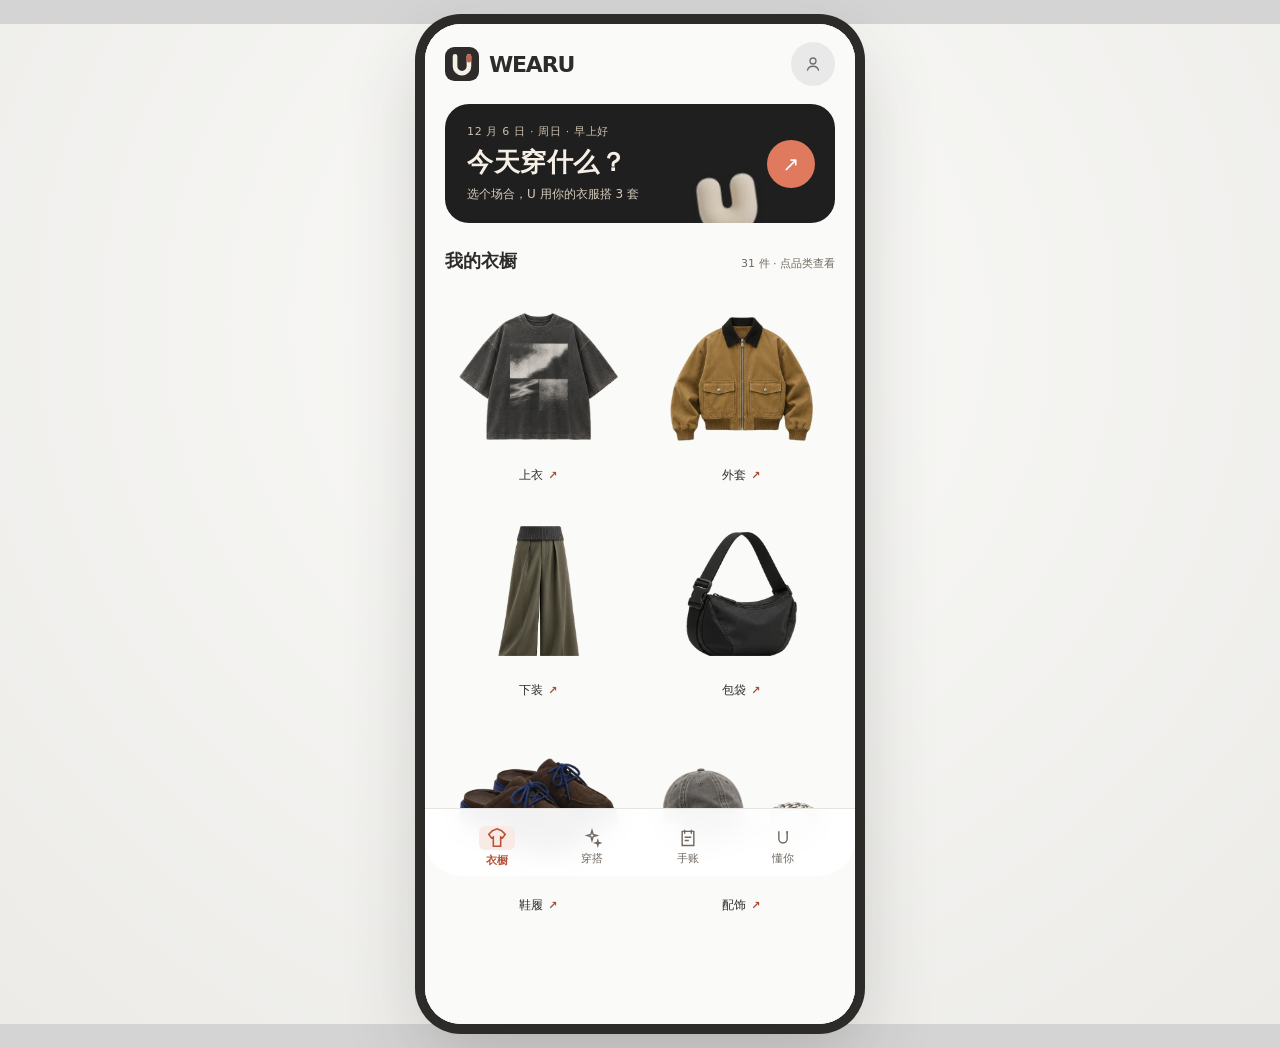
==== commit fe16abdd: "feat: WEARU demo (male/female lines, journal, insight) at wearu/; keep BaiDa as legacy.html Co-Autho" ====
--- a/index.html
+++ b/index.html
@@ -2,18 +2,13 @@
 <html lang="zh-CN">
 <head>
   <meta charset="UTF-8" />
-  <meta name="viewport" content="width=device-width, initial-scale=1, viewport-fit=cover" />
-  <meta name="theme-color" content="#f4f1eb" />
-  <meta name="apple-mobile-web-app-capable" content="yes" />
-  <meta name="apple-mobile-web-app-status-bar-style" content="default" />
-  <title>百搭 · 我的衣帽间</title>
-  <link rel="stylesheet" href="src/styles.css" />
+  <meta name="viewport" content="width=device-width, initial-scale=1" />
+  <title>WEARU · AI 穿搭伙伴</title>
+  <meta http-equiv="refresh" content="0; url=wearu/" />
+  <style>body{margin:0;min-height:100vh;display:grid;place-items:center;font-family:-apple-system,"PingFang SC",sans-serif;background:#FAFAF8;color:#2e2c2a}a{color:#E07A5F}</style>
 </head>
 <body>
-  <div class="app-shell" id="app">
-    <main id="screen" aria-live="polite"></main>
-  </div>
-  <div id="toast" class="toast" role="status"></div>
-  <script src="src/app.js"></script>
+  <p>正在打开 WEARU demo… 没有跳转请点 <a href="wearu/">这里</a>（旧版百搭原型：<a href="legacy.html">legacy.html</a>）</p>
+  <script>location.replace('wearu/');</script>
 </body>
 </html>
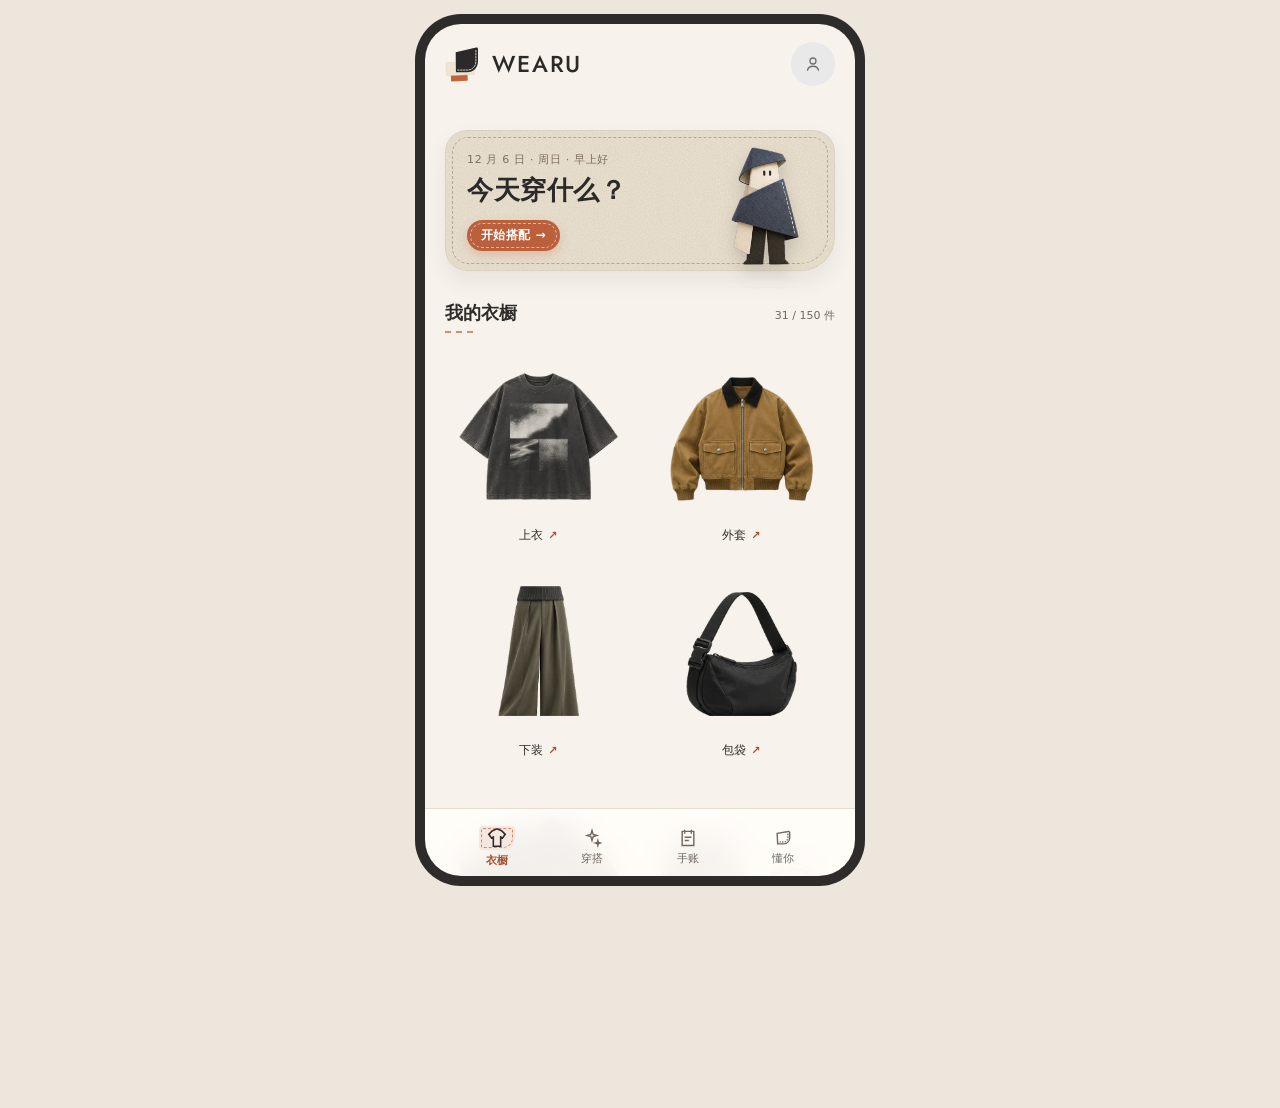
==== commit b4f2eb82: "perf: site root opens the app directly; warm up other tabs' images after first paint Co-Authored-By:" ====
--- a/index.html
+++ b/index.html
@@ -1,14 +1,22 @@
 <!doctype html>
 <html lang="zh-CN">
 <head>
+  <base href="wearu/" />
   <meta charset="UTF-8" />
-  <meta name="viewport" content="width=device-width, initial-scale=1" />
-  <title>WEARU · AI 穿搭伙伴</title>
-  <meta http-equiv="refresh" content="0; url=wearu/" />
-  <style>body{margin:0;min-height:100vh;display:grid;place-items:center;font-family:-apple-system,"PingFang SC",sans-serif;background:#FAFAF8;color:#2e2c2a}a{color:#E07A5F}</style>
+  <meta name="viewport" content="width=device-width, initial-scale=1, viewport-fit=cover" />
+  <meta name="theme-color" content="#F6EFE6" />
+  <meta name="apple-mobile-web-app-capable" content="yes" />
+  <meta name="apple-mobile-web-app-status-bar-style" content="default" />
+  <title>WEARU · AI 穿搭伙伴 Demo</title>
+  <link rel="preconnect" href="https://fonts.googleapis.com" />
+  <link href="https://fonts.googleapis.com/css2?family=Jost:wght@500&display=swap" rel="stylesheet" media="print" onload="this.media='all'" />
+  <link rel="stylesheet" href="wearu.a6919c6b.css" />
 </head>
 <body>
-  <p>正在打开 WEARU demo… 没有跳转请点 <a href="wearu/">这里</a>（旧版百搭原型：<a href="legacy.html">legacy.html</a>）</p>
-  <script>location.replace('wearu/');</script>
+  <div class="app-shell" id="app">
+    <main id="screen" aria-live="polite"></main>
+  </div>
+  <div id="toast" class="toast" role="status"></div>
+  <script src="wearu.a6919c6b.js"></script>
 </body>
 </html>
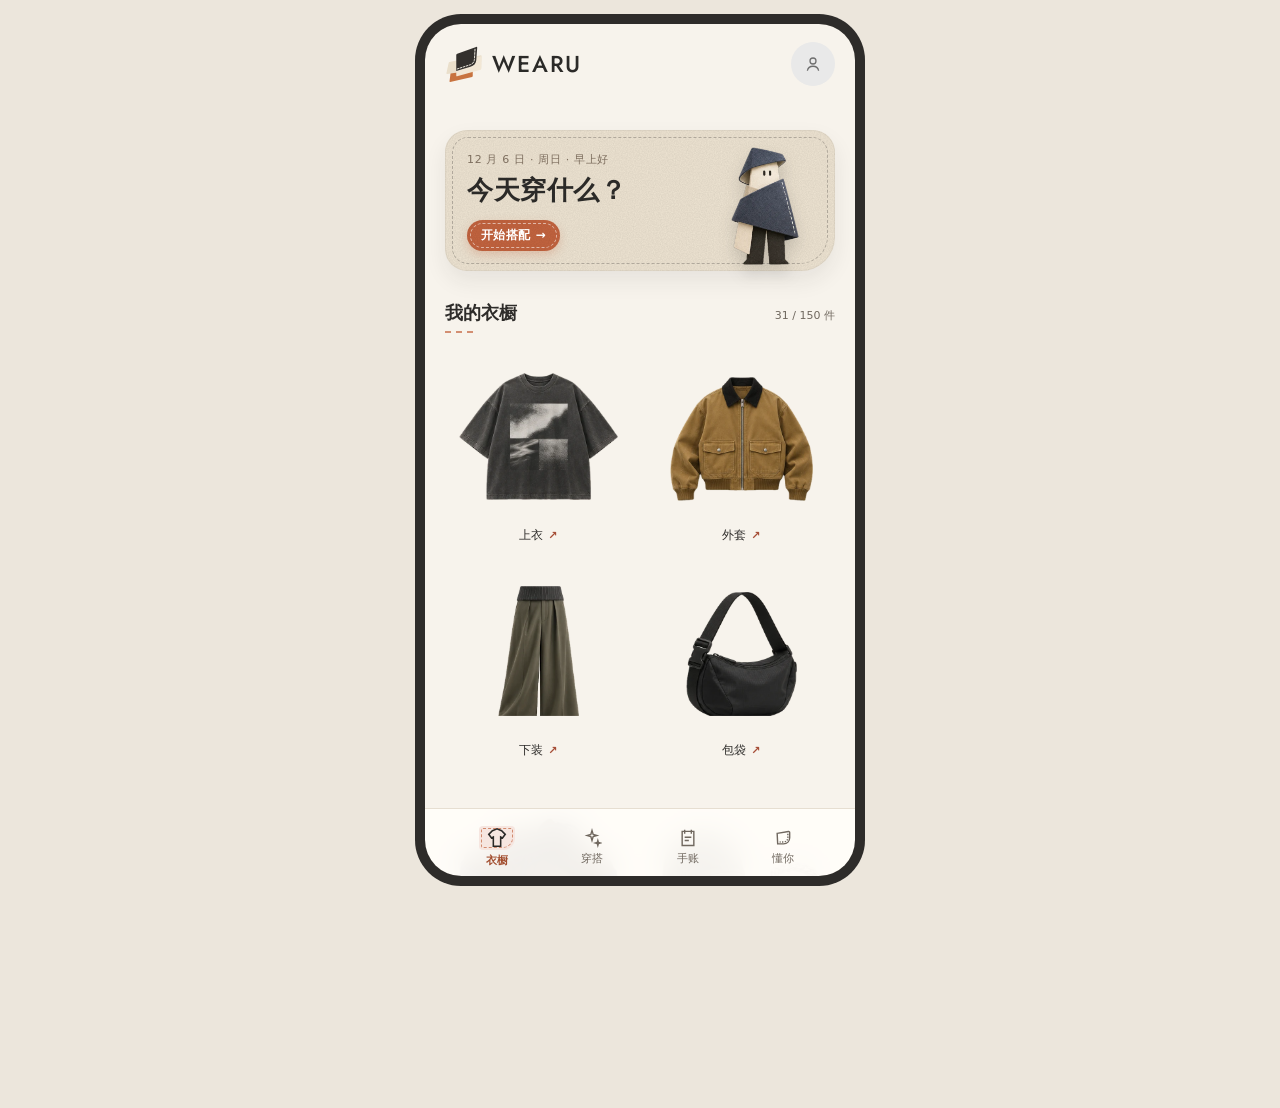
==== commit 122b226d: "v042: redraw logo from the brand artwork Co-Authored-By: Claude Opus 5.5 <noreply@anthropic.com>" ====
--- a/index.html
+++ b/index.html
@@ -10,13 +10,13 @@
   <title>WEARU · AI 穿搭伙伴 Demo</title>
   <link rel="preconnect" href="https://fonts.googleapis.com" />
   <link href="https://fonts.googleapis.com/css2?family=Jost:wght@500&display=swap" rel="stylesheet" media="print" onload="this.media='all'" />
-  <link rel="stylesheet" href="wearu.a6919c6b.css" />
+  <link rel="stylesheet" href="wearu.e2eb7248.css" />
 </head>
 <body>
   <div class="app-shell" id="app">
     <main id="screen" aria-live="polite"></main>
   </div>
   <div id="toast" class="toast" role="status"></div>
-  <script src="wearu.a6919c6b.js"></script>
+  <script src="wearu.e2eb7248.js"></script>
 </body>
 </html>
